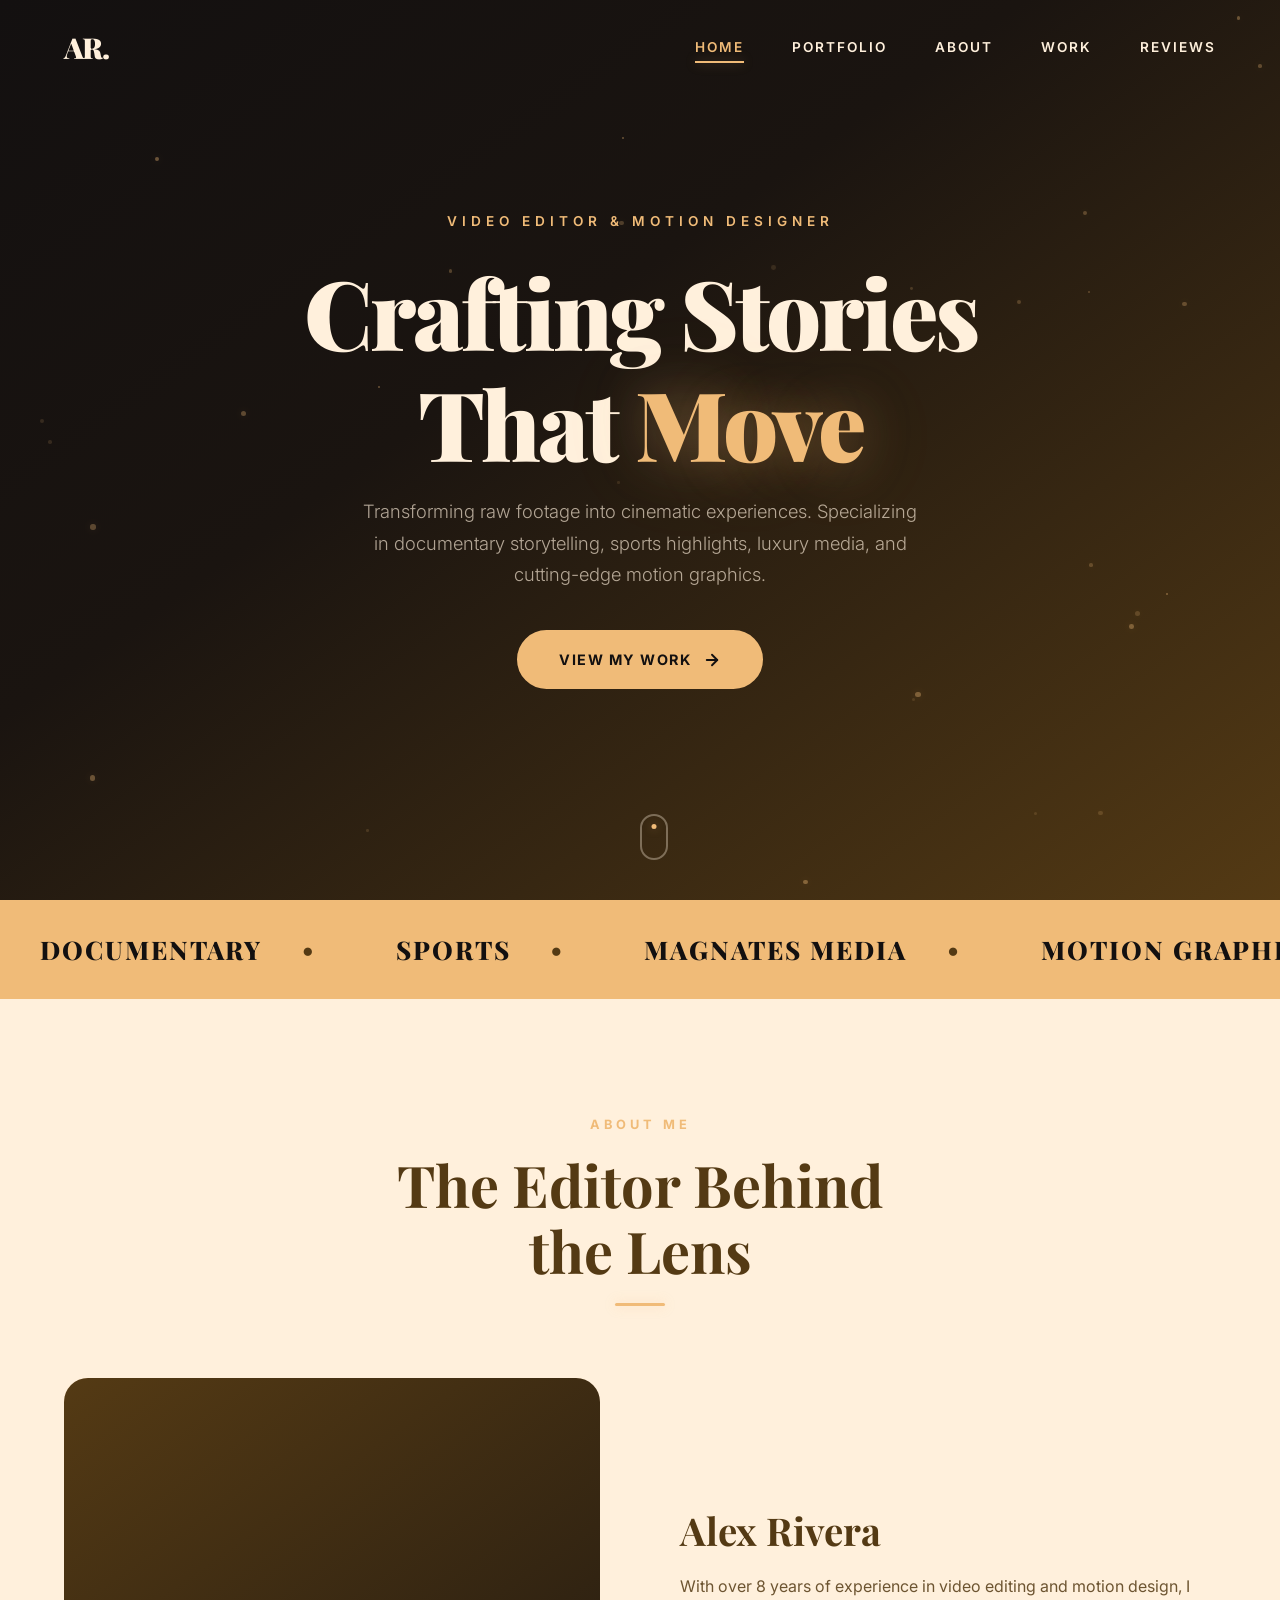
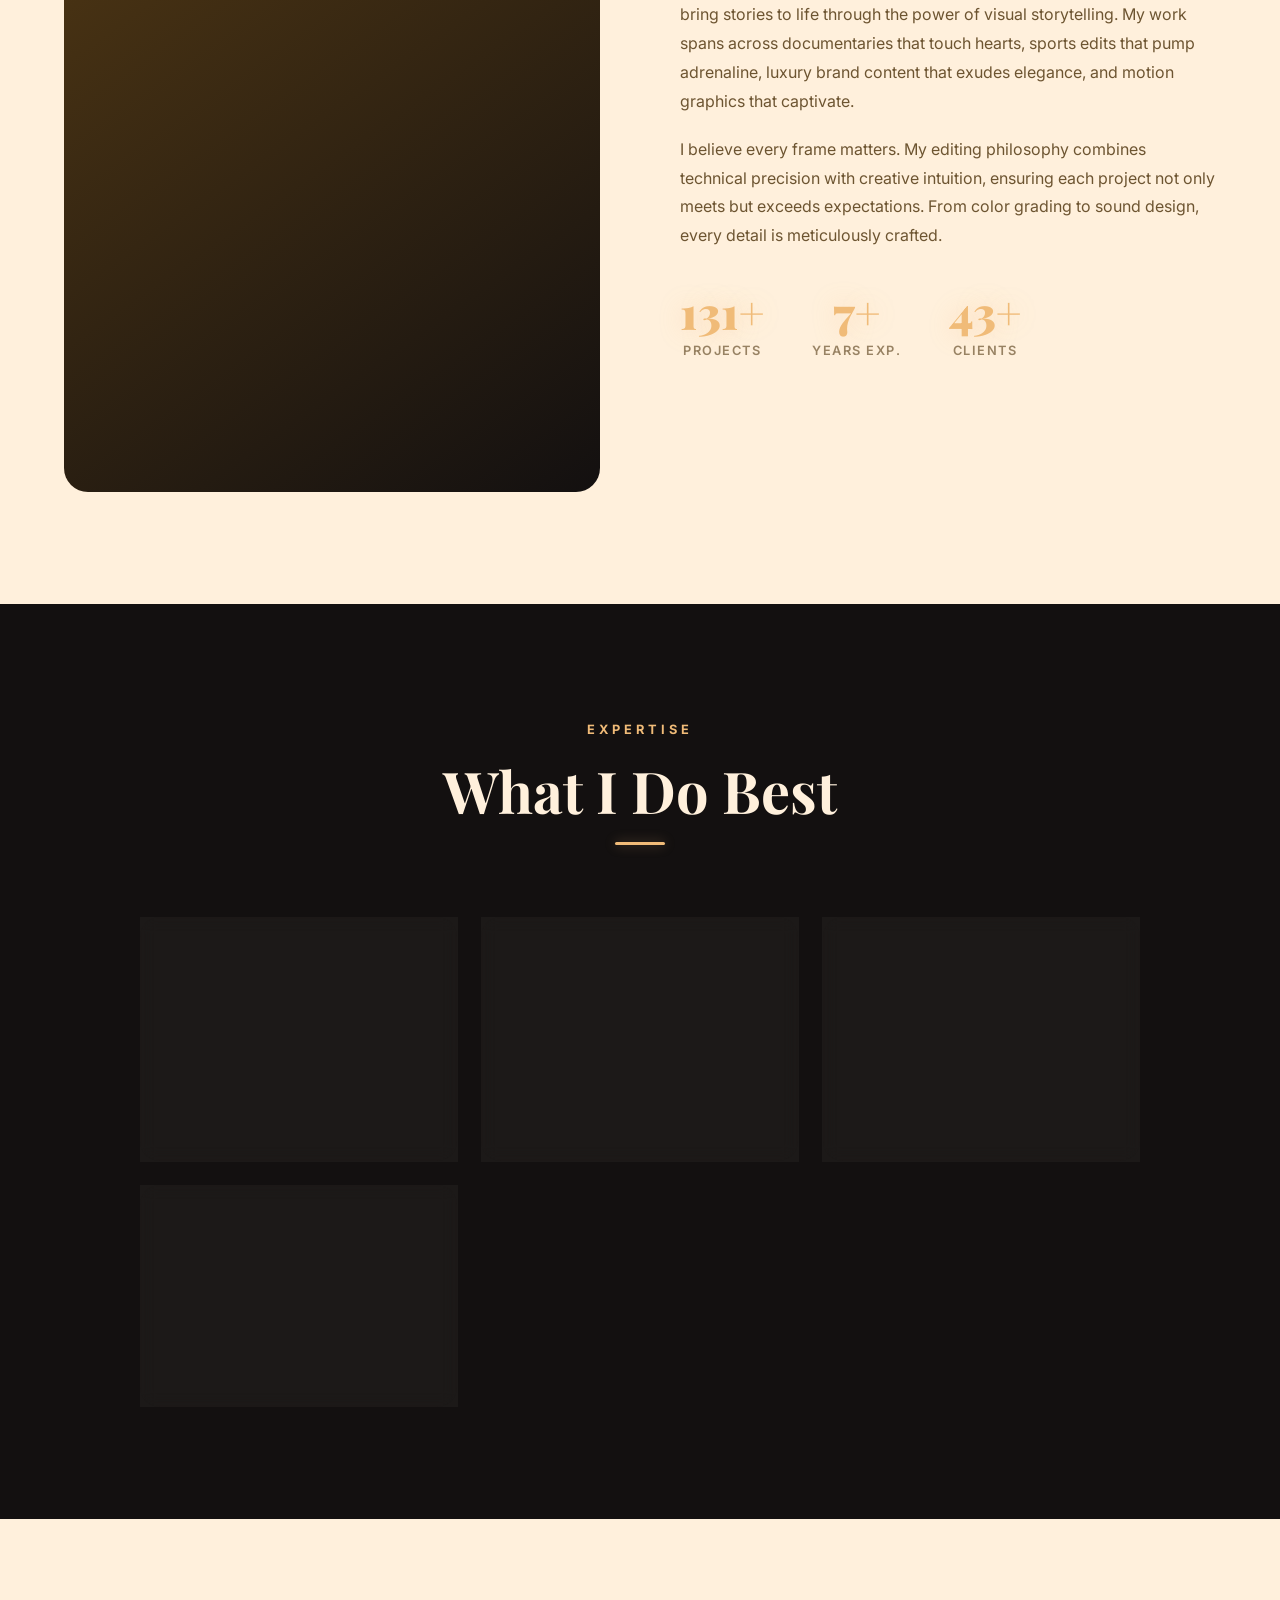
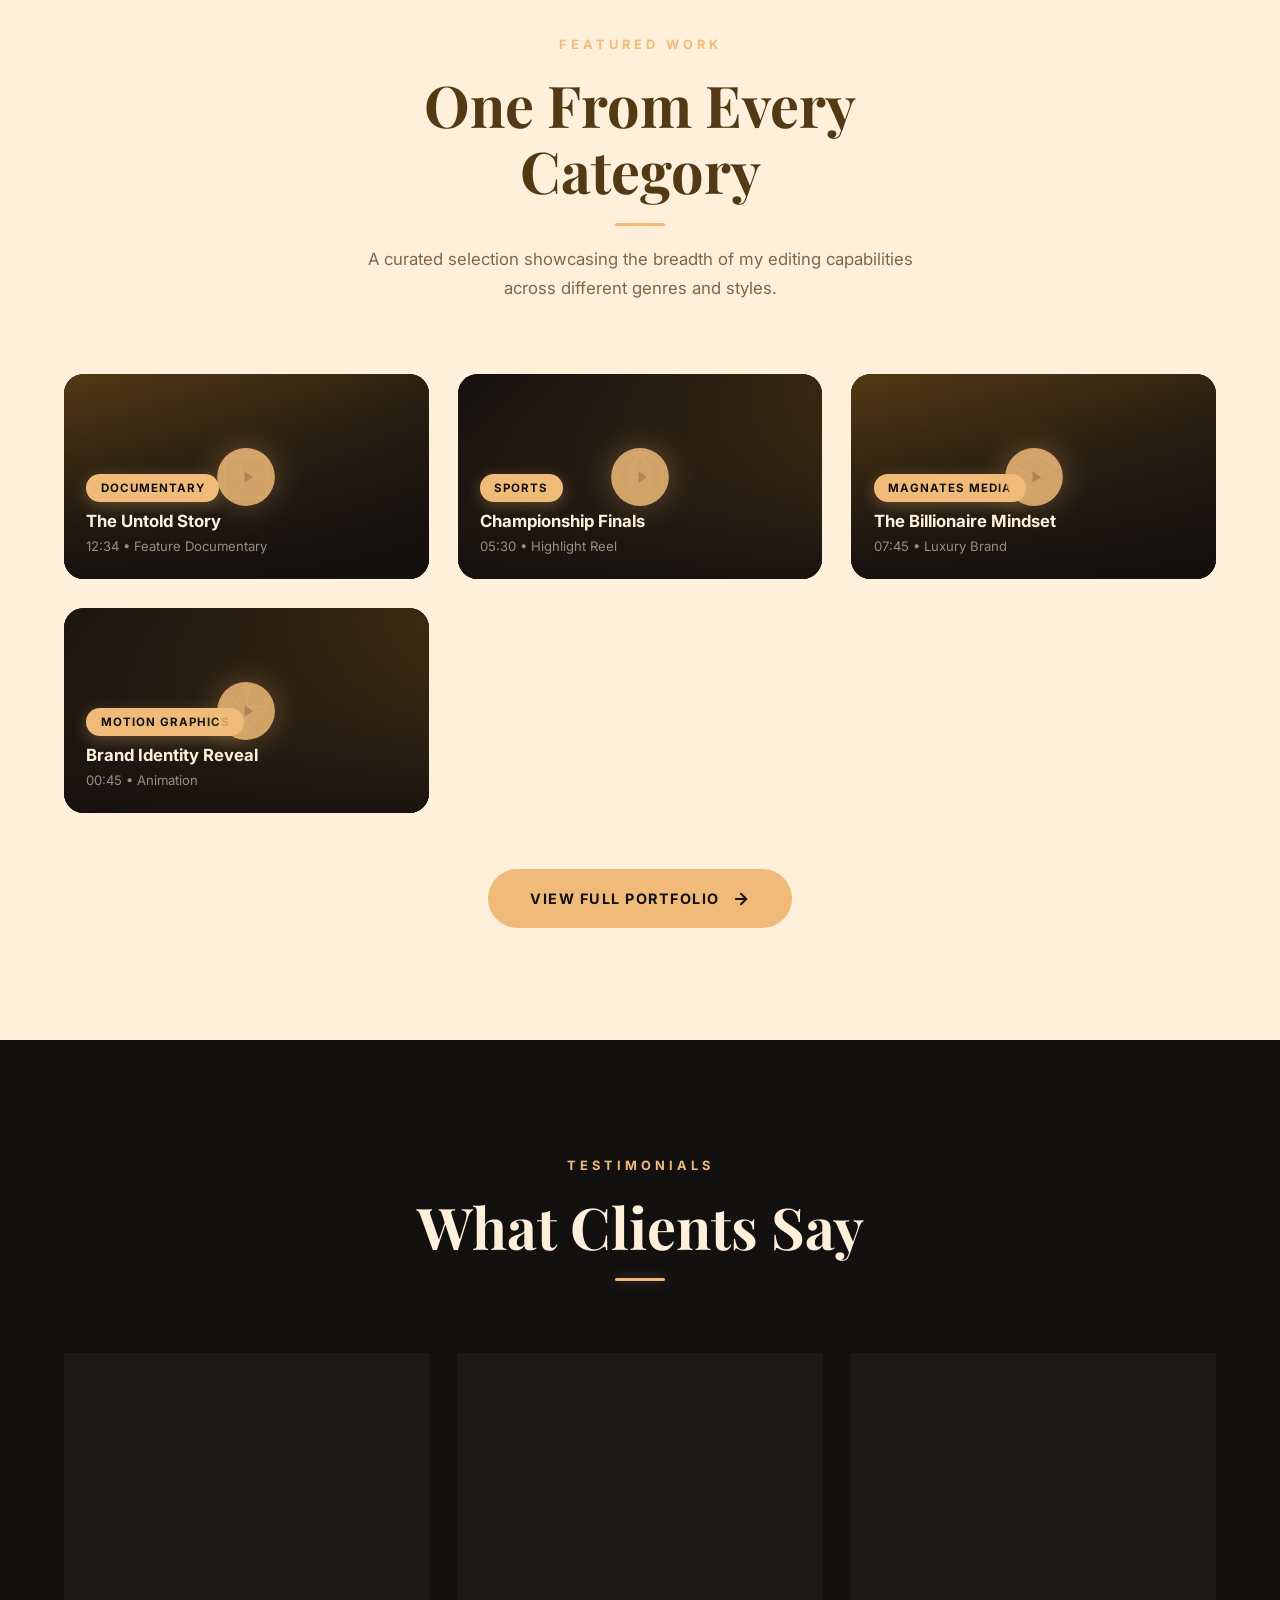
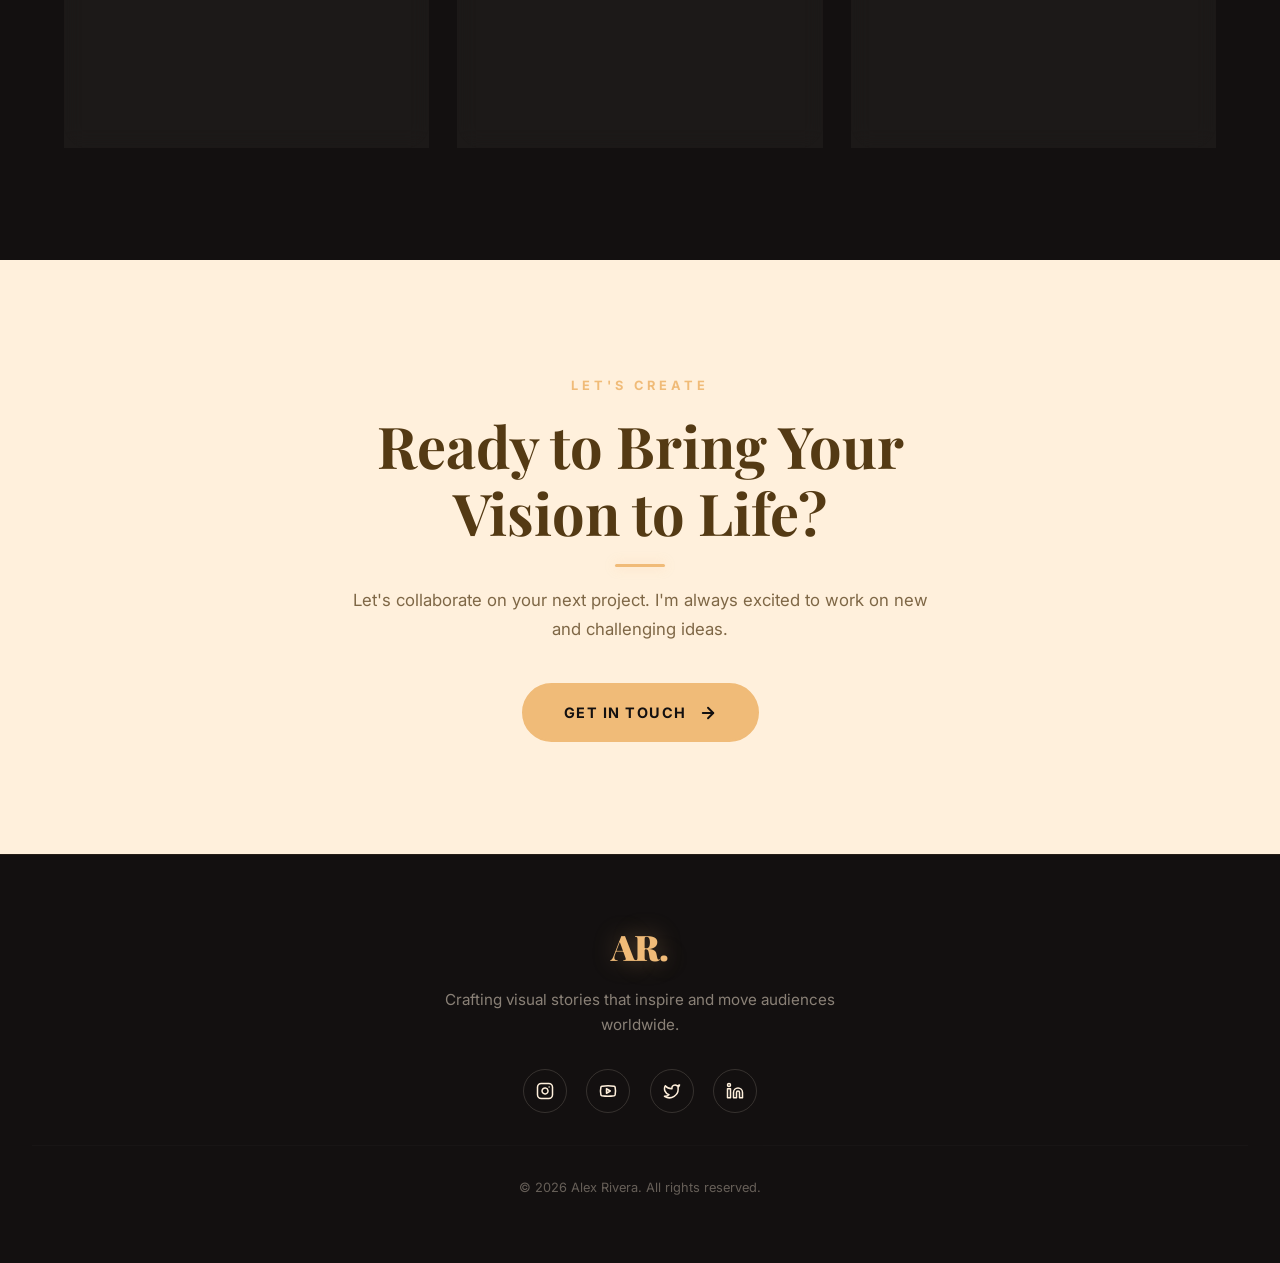
==== index.html @ a9b36539 "Add files via upload" ====
<!DOCTYPE html>
<html lang="en">
<head>
<meta charset="UTF-8">
<meta name="viewport" content="width=device-width, initial-scale=1.0">
<title>Alex Rivera | Video Editor & Motion Designer</title>
<meta name="description" content="Professional video editing portfolio. Documentary, Sports, Magnates Media, and Motion Graphics.">
<link rel="stylesheet" href="css/styles.css">
</head>
<body>

<nav class="nav">
  <a href="index.html" class="nav-logo">AR.</a>
  <ul class="nav-links">
    <li><a href="index.html" class="nav-link active">Home</a></li>
    <li><a href="portfolio.html" class="nav-link">Portfolio</a></li>
    <li><a href="#about" class="nav-link">About</a></li>
    <li><a href="#work" class="nav-link">Work</a></li>
    <li><a href="#reviews" class="nav-link">Reviews</a></li>
  </ul>
</nav>

<!-- HERO -->
<section class="hero" id="home">
  <div class="hero-bg"></div>
  <div class="hero-particles"></div>
  <div class="hero-content">
    <p class="hero-subtitle">Video Editor & Motion Designer</p>
    <h1 class="hero-title">Crafting Stories<br>That <span>Move</span></h1>
    <p class="hero-desc">Transforming raw footage into cinematic experiences. Specializing in documentary storytelling, sports highlights, luxury media, and cutting-edge motion graphics.</p>
    <a href="portfolio.html" class="hero-cta">
      <span>View My Work</span>
      <svg width="18" height="18" viewBox="0 0 24 24" fill="none" stroke="currentColor" stroke-width="2.5" stroke-linecap="round" stroke-linejoin="round"><path d="M5 12h14"/><path d="m12 5 7 7-7 7"/></svg>
    </a>
  </div>
  <div class="hero-scroll"><div class="scroll-indicator"></div></div>
</section>

<!-- MARQUEE -->
<div class="marquee-wrap">
  <div class="marquee-track">
    <span class="marquee-item">Documentary<span class="marquee-dot">&#9679;</span></span>
    <span class="marquee-item">Sports<span class="marquee-dot">&#9679;</span></span>
    <span class="marquee-item">Magnates Media<span class="marquee-dot">&#9679;</span></span>
    <span class="marquee-item">Motion Graphics<span class="marquee-dot">&#9679;</span></span>
    <span class="marquee-item">Color Grading<span class="marquee-dot">&#9679;</span></span>
    <span class="marquee-item">Sound Design<span class="marquee-dot">&#9679;</span></span>
    <span class="marquee-item">Documentary<span class="marquee-dot">&#9679;</span></span>
    <span class="marquee-item">Sports<span class="marquee-dot">&#9679;</span></span>
    <span class="marquee-item">Magnates Media<span class="marquee-dot">&#9679;</span></span>
    <span class="marquee-item">Motion Graphics<span class="marquee-dot">&#9679;</span></span>
    <span class="marquee-item">Color Grading<span class="marquee-dot">&#9679;</span></span>
    <span class="marquee-item">Sound Design<span class="marquee-dot">&#9679;</span></span>
  </div>
</div>

<!-- ABOUT -->
<section class="section section-cream" id="about">
  <div class="section-header reveal">
    <span class="section-label">About Me</span>
    <h2 class="section-title">The Editor Behind<br>the Lens</h2>
    <div class="animated-line"></div>
  </div>
  <div class="about-grid">
    <div class="about-image reveal">
      <div class="about-frame">
        <div class="about-frame-inner">
          <div class="about-glow"></div>
          <svg class="about-avatar" viewBox="0 0 24 24" fill="none" stroke="currentColor" stroke-width=".8"><path d="M20 21v-2a4 4 0 0 0-4-4H8a4 4 0 0 0-4 4v2"/><circle cx="12" cy="7" r="4"/></svg>
        </div>
      </div>
    </div>
    <div class="about-content reveal reveal-d2">
      <h3>Alex Rivera</h3>
      <p>With over 8 years of experience in video editing and motion design, I bring stories to life through the power of visual storytelling. My work spans across documentaries that touch hearts, sports edits that pump adrenaline, luxury brand content that exudes elegance, and motion graphics that captivate.</p>
      <p>I believe every frame matters. My editing philosophy combines technical precision with creative intuition, ensuring each project not only meets but exceeds expectations. From color grading to sound design, every detail is meticulously crafted.</p>
      <div class="about-stats">
        <div class="stat-item">
          <div class="stat-num" data-counter="150" data-counter-suffix="+">0</div>
          <div class="stat-label">Projects</div>
        </div>
        <div class="stat-item">
          <div class="stat-num" data-counter="8" data-counter-suffix="+">0</div>
          <div class="stat-label">Years Exp.</div>
        </div>
        <div class="stat-item">
          <div class="stat-num" data-counter="50" data-counter-suffix="+">0</div>
          <div class="stat-label">Clients</div>
        </div>
      </div>
    </div>
  </div>
</section>

<!-- SKILLS -->
<section class="section section-dark">
  <div class="section-header reveal">
    <span class="section-label">Expertise</span>
    <h2 class="section-title">What I Do Best</h2>
    <div class="animated-line"></div>
  </div>
  <div class="skills-grid">
    <div class="skill-card reveal reveal-d1">
      <div class="skill-icon">&#127909;</div>
      <h4>Video Editing</h4>
      <p>Premiere Pro & DaVinci Resolve mastery for seamless storytelling and pacing.</p>
    </div>
    <div class="skill-card reveal reveal-d2">
      <div class="skill-icon">&#127912;</div>
      <h4>Color Grading</h4>
      <p>Cinematic color palettes that set the mood and elevate every frame.</p>
    </div>
    <div class="skill-card reveal reveal-d3">
      <div class="skill-icon">&#10024;</div>
      <h4>Motion Graphics</h4>
      <p>After Effects animations that bring brands and stories to life.</p>
    </div>
    <div class="skill-card reveal reveal-d4">
      <div class="skill-icon">&#128266;</div>
      <h4>Sound Design</h4>
      <p>Audio mixing and design that completes the cinematic experience.</p>
    </div>
  </div>
</section>

<!-- FEATURED WORK -->
<section class="section section-cream" id="work">
  <div class="section-header reveal">
    <span class="section-label">Featured Work</span>
    <h2 class="section-title">One From Every<br>Category</h2>
    <div class="animated-line"></div>
    <p class="section-desc">A curated selection showcasing the breadth of my editing capabilities across different genres and styles.</p>
  </div>
  <div class="video-grid">
    <!-- Documentary -->
    <div class="video-card reveal reveal-d1" data-video-url="https://drive.google.com/file/d/YOUR_DOC_ID_1/preview" data-video-title="The Untold Story" data-video-category="Documentary" data-category="documentary">
      <div class="video-thumb">
        <div class="video-thumb-bg" style="background:linear-gradient(145deg,#543A14,#131010);">
          <svg width="56" height="56" viewBox="0 0 24 24" fill="none" stroke="#F0BB78" stroke-width="1"><rect x="3" y="3" width="18" height="18" rx="2"/><circle cx="8.5" cy="8.5" r="1.5"/><path d="M21 15l-5-5L5 21"/></svg>
        </div>
        <div class="video-overlay">
          <div class="play-btn"><svg viewBox="0 0 24 24"><path d="M8 5v14l11-7z"/></svg></div>
          <span class="video-cat">Documentary</span>
          <h3 class="video-title">The Untold Story</h3>
          <p class="video-meta">12:34 &bull; Feature Documentary</p>
        </div>
      </div>
    </div>
    <!-- Sports -->
    <div class="video-card reveal reveal-d2" data-video-url="https://drive.google.com/file/d/YOUR_SPORT_ID_1/preview" data-video-title="Championship Finals" data-video-category="Sports" data-category="sports">
      <div class="video-thumb">
        <div class="video-thumb-bg" style="background:linear-gradient(145deg,#131010,#543A14);">
          <svg width="56" height="56" viewBox="0 0 24 24" fill="none" stroke="#F0BB78" stroke-width="1"><circle cx="12" cy="12" r="10"/><path d="M12 2a14.5 14.5 0 0 0 0 20 14.5 14.5 0 0 0 0-20"/><path d="M2 12h20"/></svg>
        </div>
        <div class="video-overlay">
          <div class="play-btn"><svg viewBox="0 0 24 24"><path d="M8 5v14l11-7z"/></svg></div>
          <span class="video-cat">Sports</span>
          <h3 class="video-title">Championship Finals</h3>
          <p class="video-meta">05:30 &bull; Highlight Reel</p>
        </div>
      </div>
    </div>
    <!-- Magnates -->
    <div class="video-card reveal reveal-d3" data-video-url="https://drive.google.com/file/d/YOUR_MAG_ID_1/preview" data-video-title="The Billionaire Mindset" data-video-category="Magnates Media" data-category="magnates">
      <div class="video-thumb">
        <div class="video-thumb-bg" style="background:linear-gradient(145deg,#543A14,#1a1410);">
          <svg width="56" height="56" viewBox="0 0 24 24" fill="none" stroke="#F0BB78" stroke-width="1"><path d="M12 2L2 7l10 5 10-5-10-5z"/><path d="M2 17l10 5 10-5"/><path d="M2 12l10 5 10-5"/></svg>
        </div>
        <div class="video-overlay">
          <div class="play-btn"><svg viewBox="0 0 24 24"><path d="M8 5v14l11-7z"/></svg></div>
          <span class="video-cat">Magnates Media</span>
          <h3 class="video-title">The Billionaire Mindset</h3>
          <p class="video-meta">07:45 &bull; Luxury Brand</p>
        </div>
      </div>
    </div>
    <!-- Motion Graphics -->
    <div class="video-card reveal reveal-d4" data-video-url="https://drive.google.com/file/d/YOUR_MG_ID_1/preview" data-video-title="Brand Identity Reveal" data-video-category="Motion Graphics" data-category="motion-graphics">
      <div class="video-thumb">
        <div class="video-thumb-bg" style="background:linear-gradient(145deg,#1a1410,#543A14);">
          <svg width="56" height="56" viewBox="0 0 24 24" fill="none" stroke="#F0BB78" stroke-width="1"><polygon points="13 2 3 14 12 14 11 22 21 10 12 10 13 2"/></svg>
        </div>
        <div class="video-overlay">
          <div class="play-btn"><svg viewBox="0 0 24 24"><path d="M8 5v14l11-7z"/></svg></div>
          <span class="video-cat">Motion Graphics</span>
          <h3 class="video-title">Brand Identity Reveal</h3>
          <p class="video-meta">00:45 &bull; Animation</p>
        </div>
      </div>
    </div>
  </div>
  <div style="text-align:center;margin-top:3.5rem;">
    <a href="portfolio.html" class="hero-cta" style="opacity:1;animation:none;">
      <span>View Full Portfolio</span>
      <svg width="18" height="18" viewBox="0 0 24 24" fill="none" stroke="currentColor" stroke-width="2.5" stroke-linecap="round" stroke-linejoin="round"><path d="M5 12h14"/><path d="m12 5 7 7-7 7"/></svg>
    </a>
  </div>
</section>

<!-- TESTIMONIALS -->
<section class="section section-dark" id="reviews">
  <div class="section-header reveal">
    <span class="section-label">Testimonials</span>
    <h2 class="section-title">What Clients Say</h2>
    <div class="animated-line"></div>
  </div>
  <div class="testimonials-grid">
    <div class="testimonial-card reveal reveal-d1">
      <div class="testimonial-quote">"</div>
      <p class="testimonial-text">Alex transformed our documentary footage into something truly magical. The pacing, the color grading, the emotional beats &mdash; everything was perfect. Our film festival audience was in tears.</p>
      <div class="testimonial-author">
        <div class="testimonial-avatar">SM</div>
        <div>
          <div class="testimonial-name">Sarah Mitchell</div>
          <div class="testimonial-role">Director, Horizon Films</div>
        </div>
      </div>
    </div>
    <div class="testimonial-card reveal reveal-d2">
      <div class="testimonial-quote">"</div>
      <p class="testimonial-text">The sports highlight reel Alex created for our championship season was nothing short of electrifying. Every cut was timed to perfection. The energy he captured was incredible.</p>
      <div class="testimonial-author">
        <div class="testimonial-avatar">JC</div>
        <div>
          <div class="testimonial-name">James Chen</div>
          <div class="testimonial-role">Sports Marketing Lead, Apex Athletics</div>
        </div>
      </div>
    </div>
    <div class="testimonial-card reveal reveal-d3">
      <div class="testimonial-quote">"</div>
      <p class="testimonial-text">Working with Alex on our luxury brand campaign was a dream. He understood our vision immediately and elevated it beyond what we imagined. The motion graphics were stunning.</p>
      <div class="testimonial-author">
        <div class="testimonial-avatar">EV</div>
        <div>
          <div class="testimonial-name">Elena Vasquez</div>
          <div class="testimonial-role">Creative Director, Luxe Brands</div>
        </div>
      </div>
    </div>
  </div>
</section>

<!-- CTA -->
<section class="section section-cream" style="text-align:center;">
  <div class="reveal">
    <span class="section-label">Let's Create</span>
    <h2 class="section-title">Ready to Bring Your<br>Vision to Life?</h2>
    <div class="animated-line"></div>
    <p class="section-desc" style="margin-bottom:2.5rem;">Let's collaborate on your next project. I'm always excited to work on new and challenging ideas.</p>
    <a href="mailto:alex.rivera@example.com" class="hero-cta" style="opacity:1;animation:none;">
      <span>Get In Touch</span>
      <svg width="18" height="18" viewBox="0 0 24 24" fill="none" stroke="currentColor" stroke-width="2.5" stroke-linecap="round" stroke-linejoin="round"><path d="M5 12h14"/><path d="m12 5 7 7-7 7"/></svg>
    </a>
  </div>
</section>

<!-- FOOTER -->
<footer class="footer">
  <div class="footer-logo">AR.</div>
  <p class="footer-text">Crafting visual stories that inspire and move audiences worldwide.</p>
  <div class="footer-social">
    <a href="#" class="social-link" aria-label="Instagram"><svg width="18" height="18" viewBox="0 0 24 24" fill="none" stroke="currentColor" stroke-width="2" stroke-linecap="round" stroke-linejoin="round"><rect x="2" y="2" width="20" height="20" rx="5"/><path d="M16 11.37A4 4 0 1 1 12.63 8 4 4 0 0 1 16 11.37z"/><line x1="17.5" y1="6.5" x2="17.51" y2="6.5"/></svg></a>
    <a href="#" class="social-link" aria-label="YouTube"><svg width="18" height="18" viewBox="0 0 24 24" fill="none" stroke="currentColor" stroke-width="2" stroke-linecap="round" stroke-linejoin="round"><path d="M2.5 17a24.12 24.12 0 0 1 0-10 2 2 0 0 1 1.4-1.4 49.56 49.56 0 0 1 16.2 0A2 2 0 0 1 21.5 7a24.12 24.12 0 0 1 0 10 2 2 0 0 1-1.4 1.4 49.55 49.55 0 0 1-16.2 0A2 2 0 0 1 2.5 17"/><path d="m10 15 5-3-5-3z"/></svg></a>
    <a href="#" class="social-link" aria-label="Twitter"><svg width="18" height="18" viewBox="0 0 24 24" fill="none" stroke="currentColor" stroke-width="2" stroke-linecap="round" stroke-linejoin="round"><path d="M22 4s-.7 2.1-2 3.4c1.6 10-9.4 17.3-18 11.6 2.2.1 4.4-.6 6-2C3 15.5.5 9.6 3 5c2.2 2.6 5.6 4.1 9 4-.9-4.2 4-6.6 7-3.8 1.1 0 3-1.2 3-1.2z"/></svg></a>
    <a href="#" class="social-link" aria-label="LinkedIn"><svg width="18" height="18" viewBox="0 0 24 24" fill="none" stroke="currentColor" stroke-width="2" stroke-linecap="round" stroke-linejoin="round"><path d="M16 8a6 6 0 0 1 6 6v7h-4v-7a2 2 0 0 0-2-2 2 2 0 0 0-2 2v7h-4v-7a6 6 0 0 1 6-6z"/><rect x="2" y="9" width="4" height="12"/><circle cx="4" cy="4" r="2"/></svg></a>
  </div>
  <div class="footer-bottom">&copy; 2026 Alex Rivera. All rights reserved.</div>
</footer>

<!-- VIDEO MODAL -->
<div class="video-modal" id="videoModal">
  <div class="modal-backdrop"></div>
  <div class="modal-content">
    <button class="modal-close" aria-label="Close video">
      <svg viewBox="0 0 24 24" fill="none" stroke="currentColor" stroke-width="2.5" stroke-linecap="round" stroke-linejoin="round"><line x1="18" y1="6" x2="6" y2="18"/><line x1="6" y1="6" x2="18" y2="18"/></svg>
    </button>
    <div class="modal-video"></div>
    <div class="modal-info">
      <h3>Video Title</h3>
      <p>Category</p>
    </div>
  </div>
</div>

<script src="js/video-config.js"></script>
<script src="js/main.js"></script>
</body>
</html>
---- css/styles.css ----
@import url('https://fonts.googleapis.com/css2?family=Inter:wght@300;400;500;600;700;800;900&family=Playfair+Display:ital,wght@0,400;0,700;0,900;1,400;1,700&display=swap');

:root {
  --cream: #FFF0DC;
  --peach: #F0BB78;
  --brown: #543A14;
  --black: #131010;
  --peach-glow: rgba(240,187,120,0.35);
  --peach-glow-strong: rgba(240,187,120,0.6);
}

*{margin:0;padding:0;box-sizing:border-box}
html{scroll-behavior:smooth;font-size:16px}
body{font-family:'Inter',sans-serif;background:var(--cream);color:var(--brown);overflow-x:hidden;line-height:1.6}
h1,h2,h3,h4,h5,h6{font-family:'Playfair Display',serif;font-weight:700;line-height:1.15}
a{text-decoration:none;color:inherit}
img{max-width:100%;display:block}

::-webkit-scrollbar{width:8px}
::-webkit-scrollbar-track{background:var(--cream)}
::-webkit-scrollbar-thumb{background:var(--peach);border-radius:4px}
::-webkit-scrollbar-thumb:hover{background:var(--brown)}

/* === NAV === */
.nav{position:fixed;top:0;left:0;width:100%;z-index:1000;padding:1.5rem 4rem;display:flex;justify-content:space-between;align-items:center;transition:all .4s cubic-bezier(.4,0,.2,1);backdrop-filter:blur(0)}
.nav.scrolled{background:rgba(255,240,220,.88);backdrop-filter:blur(20px);padding:1rem 4rem;box-shadow:0 4px 30px rgba(84,58,20,.08)}
.nav.scrolled .nav-logo{color:var(--brown)}
.nav.scrolled .nav-link{color:var(--brown)}
.nav-logo{font-family:'Playfair Display',serif;font-size:1.8rem;font-weight:900;color:var(--cream);letter-spacing:-1px;transition:color .3s}
.nav-links{display:flex;gap:3rem;list-style:none}
.nav-link{font-size:.85rem;font-weight:600;color:var(--cream);letter-spacing:2px;text-transform:uppercase;position:relative;padding:.5rem 0;transition:color .3s}
.nav-link::after{content:'';position:absolute;bottom:0;left:0;width:0;height:2px;background:var(--peach);transition:width .35s cubic-bezier(.4,0,.2,1);box-shadow:0 0 12px var(--peach-glow)}
.nav-link:hover::after{width:100%}
.nav-link:hover{color:var(--peach)}
.nav-link.active{color:var(--peach)}
.nav-link.active::after{width:100%}

/* === HERO === */
.hero{min-height:100vh;position:relative;display:flex;align-items:center;justify-content:center;overflow:hidden;background:var(--black)}
.hero-bg{position:absolute;inset:0;background:linear-gradient(145deg,var(--black) 0%,#1a1410 40%,var(--brown) 100%);z-index:1}
.hero-particles{position:absolute;inset:0;z-index:2;overflow:hidden}
.particle{position:absolute;width:3px;height:3px;background:var(--peach);border-radius:50%;opacity:.25;animation:floatParticle 18s infinite ease-in-out;box-shadow:0 0 8px var(--peach-glow)}
.hero-content{position:relative;z-index:10;text-align:center;padding:2rem;max-width:900px}
.hero-subtitle{font-size:.85rem;font-weight:600;letter-spacing:5px;text-transform:uppercase;color:var(--peach);margin-bottom:1.5rem;opacity:0;animation:fadeInUp .9s ease forwards .3s}
.hero-title{font-size:clamp(2.8rem,7.5vw,6.5rem);font-weight:900;color:var(--cream);margin-bottom:1.2rem;opacity:0;animation:fadeInUp .9s ease forwards .5s;letter-spacing:-3px}
.hero-title span{color:var(--peach);text-shadow:0 0 50px var(--peach-glow),0 0 100px rgba(240,187,120,.2)}
.hero-desc{font-size:1.15rem;color:rgba(255,240,220,.65);max-width:560px;margin:0 auto 2.5rem;opacity:0;animation:fadeInUp .9s ease forwards .7s;font-weight:300;line-height:1.7}
.hero-cta{display:inline-flex;align-items:center;gap:.75rem;padding:1rem 2.5rem;background:var(--peach);color:var(--black);font-weight:700;font-size:.9rem;letter-spacing:1.5px;text-transform:uppercase;border-radius:50px;transition:all .4s cubic-bezier(.4,0,.2,1);opacity:0;animation:fadeInUp .9s ease forwards .9s;border:2px solid var(--peach);cursor:pointer}
.hero-cta:hover{background:transparent;color:var(--peach);transform:translateY(-4px);box-shadow:0 15px 50px var(--peach-glow),0 0 80px rgba(240,187,120,.15)}
.hero-scroll{position:absolute;bottom:2.5rem;left:50%;transform:translateX(-50%);z-index:10;opacity:0;animation:fadeInUp .9s ease forwards 1.3s}
.scroll-indicator{width:28px;height:46px;border:2px solid rgba(255,240,220,.35);border-radius:14px;position:relative}
.scroll-indicator::before{content:'';position:absolute;top:8px;left:50%;transform:translateX(-50%);width:5px;height:5px;background:var(--peach);border-radius:50%;animation:scrollBounce 2.2s infinite;box-shadow:0 0 10px var(--peach-glow)}

/* === SECTIONS === */
.section{padding:7rem 4rem;position:relative;overflow:hidden}
.section-dark{background:var(--black);color:var(--cream)}
.section-cream{background:var(--cream);color:var(--brown)}
.section-header{text-align:center;margin-bottom:4.5rem}
.section-label{font-size:.8rem;font-weight:700;letter-spacing:4px;text-transform:uppercase;color:var(--peach);margin-bottom:1rem;display:inline-block}
.section-title{font-size:clamp(2.2rem,4.5vw,3.8rem);margin-bottom:1.2rem}
.section-desc{font-size:1.05rem;max-width:580px;margin:0 auto;opacity:.75;line-height:1.7}

/* === MARQUEE === */
.marquee-wrap{overflow:hidden;white-space:nowrap;padding:1.8rem 0;background:var(--peach);position:relative}
.marquee-track{display:inline-flex;animation:marqueeScroll 22s linear infinite}
.marquee-item{font-family:'Playfair Display',serif;font-size:1.6rem;font-weight:800;padding:0 2.5rem;text-transform:uppercase;letter-spacing:2px;color:var(--black);display:flex;align-items:center;gap:2.5rem}
.marquee-dot{color:var(--brown);font-size:1.2rem}

/* === ABOUT === */
.about-grid{display:grid;grid-template-columns:1fr 1fr;gap:5rem;align-items:center;max-width:1200px;margin:0 auto}
.about-image{position:relative}
.about-frame{width:100%;aspect-ratio:3/4;background:linear-gradient(145deg,var(--brown),var(--black));border-radius:24px;position:relative;overflow:hidden;display:flex;align-items:center;justify-content:center}
.about-frame::before{content:'';position:absolute;inset:-3px;background:linear-gradient(145deg,var(--peach),var(--cream));border-radius:26px;z-index:-1;opacity:.4;animation:borderGlow 3s ease-in-out infinite}
.about-frame-inner{width:calc(100%-6px);height:calc(100%-6px);background:linear-gradient(180deg,#1a1410,var(--black));border-radius:22px;display:flex;align-items:center;justify-content:center;position:relative;overflow:hidden}
.about-glow{position:absolute;width:250px;height:250px;background:var(--peach);border-radius:50%;filter:blur(100px);opacity:.2;top:-60px;right:-60px;animation:pulseGlow 4s ease-in-out infinite}
.about-avatar{font-size:4rem;color:var(--peach);opacity:.25}
.about-content h3{font-size:2.4rem;margin-bottom:1.2rem}
.about-content p{font-size:1rem;margin-bottom:1.2rem;opacity:.85;line-height:1.8}
.about-stats{display:flex;gap:3rem;margin-top:2.5rem}
.stat-item{text-align:center}
.stat-num{font-family:'Playfair Display',serif;font-size:2.8rem;font-weight:900;color:var(--peach);line-height:1;text-shadow:0 0 25px var(--peach-glow)}
.stat-label{font-size:.8rem;text-transform:uppercase;letter-spacing:1.5px;margin-top:.4rem;opacity:.6;font-weight:600}

/* === SKILLS === */
.skills-grid{display:grid;grid-template-columns:repeat(auto-fit,minmax(240px,1fr));gap:1.5rem;max-width:1000px;margin:0 auto}
.skill-card{background:rgba(255,240,220,.04);border:1px solid rgba(240,187,120,.12);border-radius:20px;padding:2.2rem 1.8rem;text-align:center;transition:all .45s cubic-bezier(.4,0,.2,1);backdrop-filter:blur(8px)}
.skill-card:hover{transform:translateY(-8px);border-color:var(--peach);box-shadow:0 25px 50px rgba(19,16,16,.25),0 0 40px var(--peach-glow)}
.skill-icon{width:56px;height:56px;background:linear-gradient(145deg,var(--peach),var(--brown));border-radius:16px;display:flex;align-items:center;justify-content:center;margin:0 auto 1.2rem;font-size:1.4rem;box-shadow:0 10px 30px var(--peach-glow);transition:transform .3s}
.skill-card:hover .skill-icon{transform:scale(1.1) rotate(-5deg)}
.skill-card h4{font-family:'Inter',sans-serif;font-size:1.05rem;font-weight:700;margin-bottom:.6rem}
.skill-card p{font-size:.88rem;opacity:.65;line-height:1.6}

/* === VIDEO CARDS === */
.video-grid{display:grid;grid-template-columns:repeat(auto-fit,minmax(300px,1fr));gap:1.8rem;max-width:1400px;margin:0 auto}
.video-card{position:relative;border-radius:20px;overflow:hidden;background:var(--black);cursor:pointer;transition:all .5s cubic-bezier(.4,0,.2,1);transform-style:preserve-3d}
.video-card:hover{transform:translateY(-12px) scale(1.015);box-shadow:0 35px 70px rgba(19,16,16,.35),0 0 50px var(--peach-glow)}
.video-thumb{position:relative;aspect-ratio:16/9;overflow:hidden;background:linear-gradient(145deg,var(--brown),var(--black))}
.video-thumb-bg{width:100%;height:100%;display:flex;align-items:center;justify-content:center;position:relative}
.video-thumb-bg::after{content:'';position:absolute;inset:0;background:linear-gradient(to top,rgba(19,16,16,.92) 0%,rgba(19,16,16,.4) 50%,transparent 100%);transition:all .4s ease}
.video-card:hover .video-thumb-bg::after{background:linear-gradient(to top,rgba(19,16,16,.95) 0%,rgba(19,16,16,.55) 60%,transparent 100%)}
.video-thumb svg{opacity:.2;transition:opacity .4s}
.video-card:hover .video-thumb svg{opacity:.1}
.video-overlay{position:absolute;inset:0;display:flex;flex-direction:column;justify-content:flex-end;padding:1.4rem;z-index:2}
.play-btn{position:absolute;top:50%;left:50%;transform:translate(-50%,-50%) scale(.85);width:68px;height:68px;background:var(--peach);border-radius:50%;display:flex;align-items:center;justify-content:center;transition:all .45s cubic-bezier(.4,0,.2,1);opacity:.85;box-shadow:0 0 35px var(--peach-glow);z-index:3}
.play-btn svg{width:22px;height:22px;fill:var(--black);margin-left:3px}
.video-card:hover .play-btn{transform:translate(-50%,-50%) scale(1.1);opacity:1;box-shadow:0 0 60px var(--peach-glow-strong),0 0 100px rgba(240,187,120,.2)}
.video-cat{display:inline-block;padding:.3rem .9rem;background:var(--peach);color:var(--black);font-size:.72rem;font-weight:700;text-transform:uppercase;letter-spacing:1px;border-radius:20px;margin-bottom:.6rem;width:fit-content;box-shadow:0 4px 15px rgba(240,187,120,.3)}
.video-title{font-family:'Inter',sans-serif;font-size:1.05rem;font-weight:700;color:var(--cream);margin-bottom:.3rem}
.video-meta{font-size:.82rem;color:rgba(255,240,220,.55)}

/* === FILTERS === */
.filter-wrap{display:flex;justify-content:center;gap:.8rem;margin-bottom:3rem;flex-wrap:wrap}
.filter-btn{padding:.7rem 1.6rem;background:transparent;border:2px solid var(--brown);color:var(--brown);font-family:'Inter',sans-serif;font-size:.82rem;font-weight:700;text-transform:uppercase;letter-spacing:1px;border-radius:50px;cursor:pointer;transition:all .35s cubic-bezier(.4,0,.2,1)}
.filter-btn:hover{background:var(--brown);color:var(--cream);transform:translateY(-2px);box-shadow:0 10px 30px var(--brown-glow)}
.filter-btn.active{background:var(--peach);border-color:var(--peach);color:var(--black);box-shadow:0 6px 25px var(--peach-glow)}
.section-dark .filter-btn{border-color:rgba(255,240,220,.25);color:var(--cream)}
.section-dark .filter-btn:hover{background:var(--cream);color:var(--brown)}
.section-dark .filter-btn.active{background:var(--peach);border-color:var(--peach);color:var(--black)}

/* === TESTIMONIALS === */
.testimonials-grid{display:grid;grid-template-columns:repeat(auto-fit,minmax(340px,1fr));gap:1.8rem;max-width:1200px;margin:0 auto}
.testimonial-card{background:rgba(255,240,220,.04);border:1px solid rgba(240,187,120,.1);border-radius:24px;padding:2.5rem;position:relative;transition:all .45s cubic-bezier(.4,0,.2,1);backdrop-filter:blur(10px)}
.testimonial-card:hover{transform:translateY(-6px);border-color:var(--peach);box-shadow:0 25px 50px rgba(19,16,16,.2),0 0 35px var(--peach-glow)}
.testimonial-quote{font-size:3.5rem;color:var(--peach);line-height:1;margin-bottom:.5rem;opacity:.3;font-family:'Playfair Display',serif;font-style:italic}
.testimonial-text{font-size:.95rem;line-height:1.85;margin-bottom:2rem;opacity:.85}
.testimonial-author{display:flex;align-items:center;gap:1rem}
.testimonial-avatar{width:48px;height:48px;border-radius:50%;background:linear-gradient(145deg,var(--peach),var(--brown));display:flex;align-items:center;justify-content:center;font-weight:800;color:var(--cream);font-size:1.1rem;box-shadow:0 0 15px var(--peach-glow)}
.testimonial-name{font-weight:700;font-size:.95rem}
.testimonial-role{font-size:.82rem;opacity:.55}

/* === VIDEO MODAL === */
.video-modal{position:fixed;inset:0;z-index:9999;display:flex;align-items:center;justify-content:center;opacity:0;visibility:hidden;transition:all .45s cubic-bezier(.4,0,.2,1)}
.video-modal.active{opacity:1;visibility:visible}
.modal-backdrop{position:absolute;inset:0;background:rgba(19,16,16,.96);backdrop-filter:blur(25px)}
.modal-content{position:relative;z-index:2;width:92%;max-width:1100px;background:var(--black);border-radius:24px;overflow:hidden;transform:scale(.88) translateY(30px);transition:all .45s cubic-bezier(.4,0,.2,1);box-shadow:0 0 80px var(--peach-glow),0 0 150px rgba(240,187,120,.08);border:1px solid rgba(240,187,120,.15)}
.video-modal.active .modal-content{transform:scale(1) translateY(0)}
.modal-video{position:relative;aspect-ratio:16/9;background:var(--black)}
.modal-video iframe,.modal-video video{width:100%;height:100%;border:none}
.modal-close{position:absolute;top:-55px;right:0;width:44px;height:44px;background:var(--peach);border:none;border-radius:50%;cursor:pointer;display:flex;align-items:center;justify-content:center;transition:all .35s ease;z-index:10;box-shadow:0 0 25px var(--peach-glow)}
.modal-close:hover{transform:rotate(90deg) scale(1.1);box-shadow:0 0 40px var(--peach-glow-strong)}
.modal-close svg{width:20px;height:20px;stroke:var(--black);stroke-width:2.5}
.modal-info{padding:1.3rem 2rem;background:var(--black);border-top:1px solid rgba(240,187,120,.1)}
.modal-info h3{font-size:1.2rem;color:var(--cream);margin-bottom:.3rem;font-family:'Inter',sans-serif;font-weight:700}
.modal-info p{font-size:.82rem;color:var(--peach);text-transform:uppercase;letter-spacing:2px;font-weight:600}

/* === FOOTER === */
.footer{background:var(--black);color:var(--cream);padding:4rem 2rem;text-align:center;border-top:1px solid rgba(240,187,120,.08)}
.footer-logo{font-family:'Playfair Display',serif;font-size:2.2rem;font-weight:900;margin-bottom:.8rem;color:var(--peach);text-shadow:0 0 25px var(--peach-glow)}
.footer-text{opacity:.5;margin-bottom:2rem;font-size:.95rem;max-width:400px;margin-left:auto;margin-right:auto}
.footer-social{display:flex;justify-content:center;gap:1.2rem;margin-bottom:2rem}
.social-link{width:44px;height:44px;border:1.5px solid rgba(255,240,220,.15);border-radius:50%;display:flex;align-items:center;justify-content:center;transition:all .35s ease;color:var(--cream)}
.social-link:hover{background:var(--peach);border-color:var(--peach);color:var(--black);transform:translateY(-4px);box-shadow:0 12px 35px var(--peach-glow)}
.footer-bottom{font-size:.8rem;opacity:.35;padding-top:2rem;border-top:1px solid rgba(255,240,220,.06)}

/* === ANIMATED LINE === */
.animated-line{width:50px;height:3px;background:var(--peach);margin:1.2rem auto;border-radius:2px;box-shadow:0 0 12px var(--peach-glow);position:relative;overflow:hidden}
.animated-line::after{content:'';position:absolute;top:0;left:-100%;width:100%;height:100%;background:linear-gradient(90deg,transparent,var(--cream),transparent);animation:lineShine 2.5s infinite}

/* === REVEAL ANIMATIONS === */
.reveal{opacity:0;transform:translateY(50px);transition:all .9s cubic-bezier(.4,0,.2,1)}
.reveal.active{opacity:1;transform:translateY(0)}
.reveal-d1{transition-delay:.1s}
.reveal-d2{transition-delay:.2s}
.reveal-d3{transition-delay:.3s}
.reveal-d4{transition-delay:.4s}
.reveal-d5{transition-delay:.5s}

/* === KEYFRAMES === */
@keyframes fadeInUp{from{opacity:0;transform:translateY(35px)}to{opacity:1;transform:translateY(0)}}
@keyframes scrollBounce{0%,100%{transform:translateX(-50%) translateY(0);opacity:1}50%{transform:translateX(-50%) translateY(14px);opacity:.4}}
@keyframes floatParticle{0%,100%{transform:translateY(0) translateX(0);opacity:.2}25%{transform:translateY(-40px) translateX(25px);opacity:.5}50%{transform:translateY(-25px) translateX(-15px);opacity:.15}75%{transform:translateY(-50px) translateX(20px);opacity:.4}}
@keyframes pulseGlow{0%,100%{opacity:.2;transform:scale(1)}50%{opacity:.35;transform:scale(1.15)}}
@keyframes borderGlow{0%,100%{opacity:.3}50%{opacity:.6}}
@keyframes marqueeScroll{0%{transform:translateX(0)}100%{transform:translateX(-50%)}}
@keyframes lineShine{0%{left:-100%}100%{left:100%}}

/* === RESPONSIVE === */
@media(max-width:1024px){
  .about-grid{grid-template-columns:1fr;gap:3rem}
  .section{padding:5rem 2rem}
  .nav{padding:1.2rem 2rem}
}
@media(max-width:768px){
  .nav-links{gap:1.2rem}
  .nav-link{font-size:.75rem;letter-spacing:1px}
  .hero-title{font-size:2.8rem;letter-spacing:-1px}
  .about-stats{gap:2rem}
  .stat-num{font-size:2.2rem}
  .video-grid{grid-template-columns:1fr}
  .testimonials-grid{grid-template-columns:1fr}
  .filter-wrap{gap:.5rem}
  .filter-btn{padding:.55rem 1.1rem;font-size:.75rem}
  .modal-content{width:95%;border-radius:16px}
  .footer{padding:3rem 1.5rem}
  .section{padding:4rem 1.5rem}
}
@media(max-width:480px){
  .nav{padding:1rem}
  .nav-logo{font-size:1.5rem}
  .nav-links{gap:.8rem}
  .hero-cta{padding:.8rem 1.8rem;font-size:.8rem}
  .section-header{margin-bottom:3rem}
}
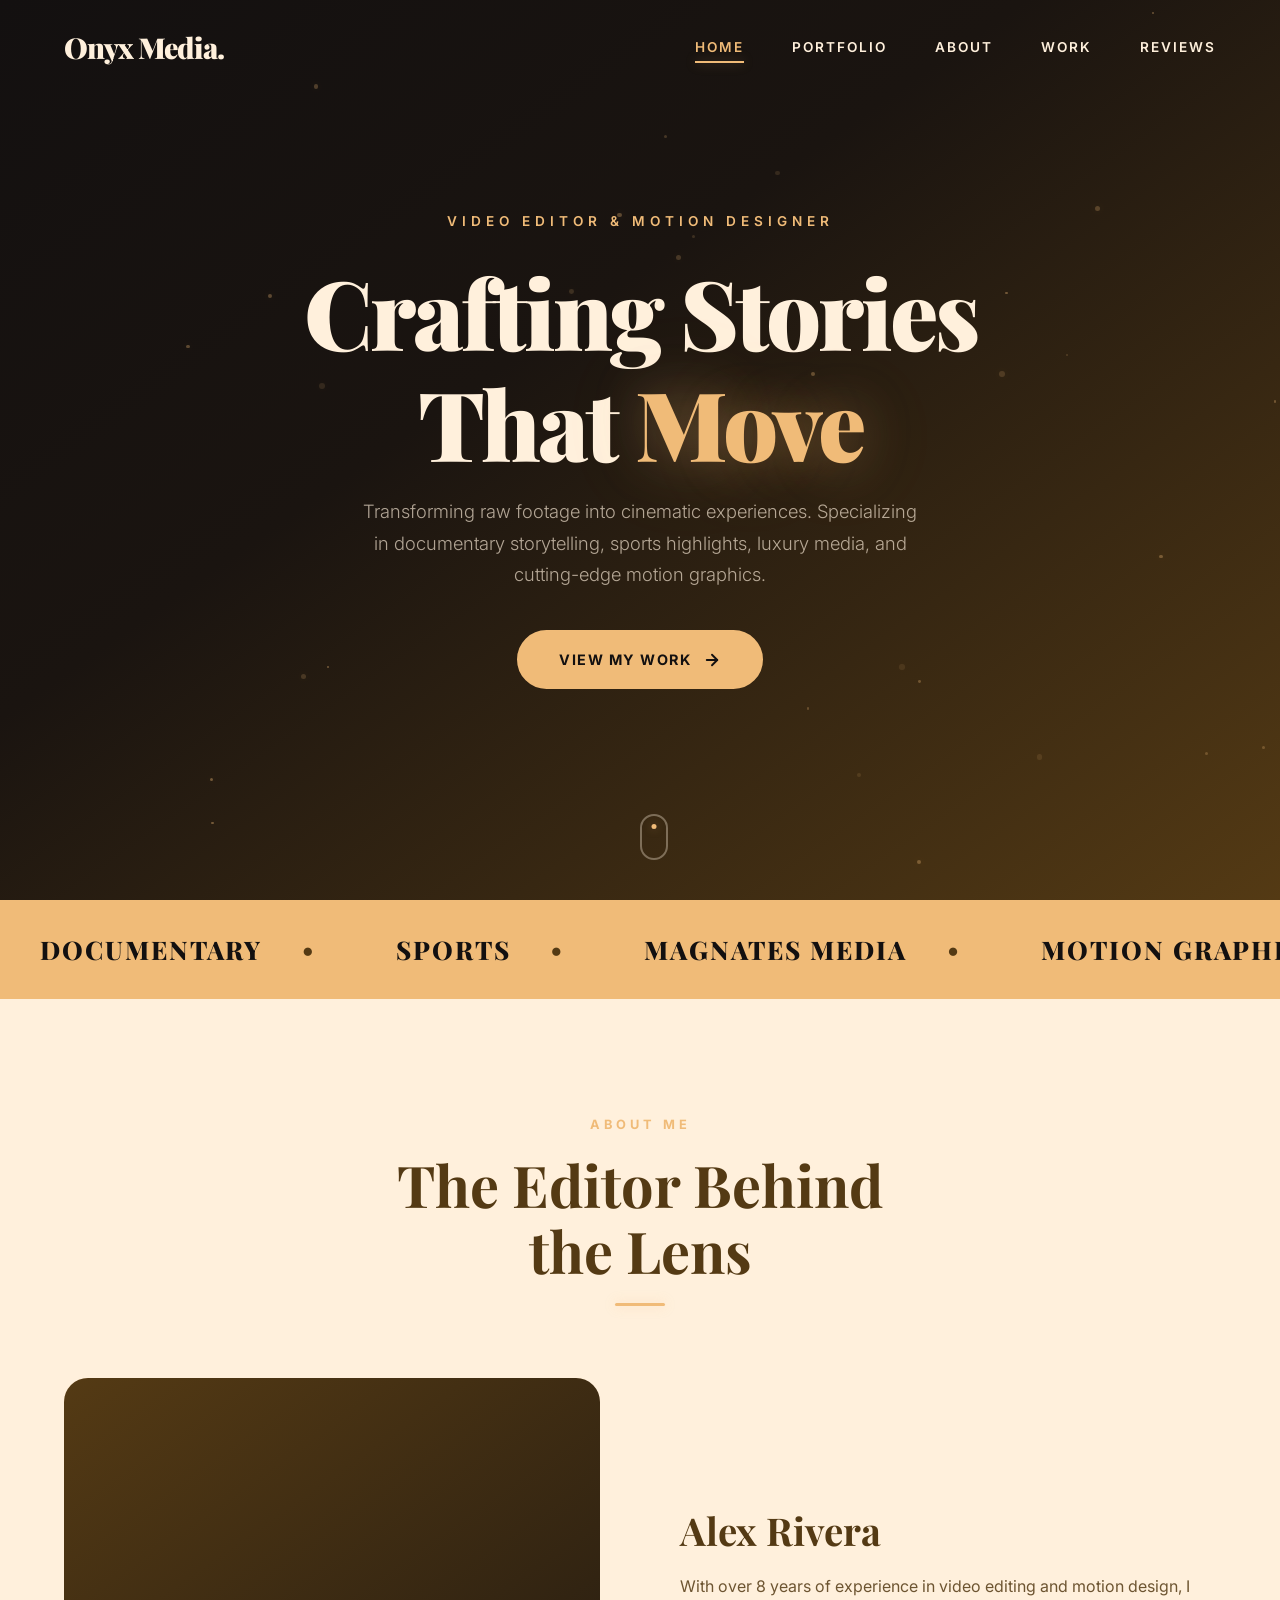
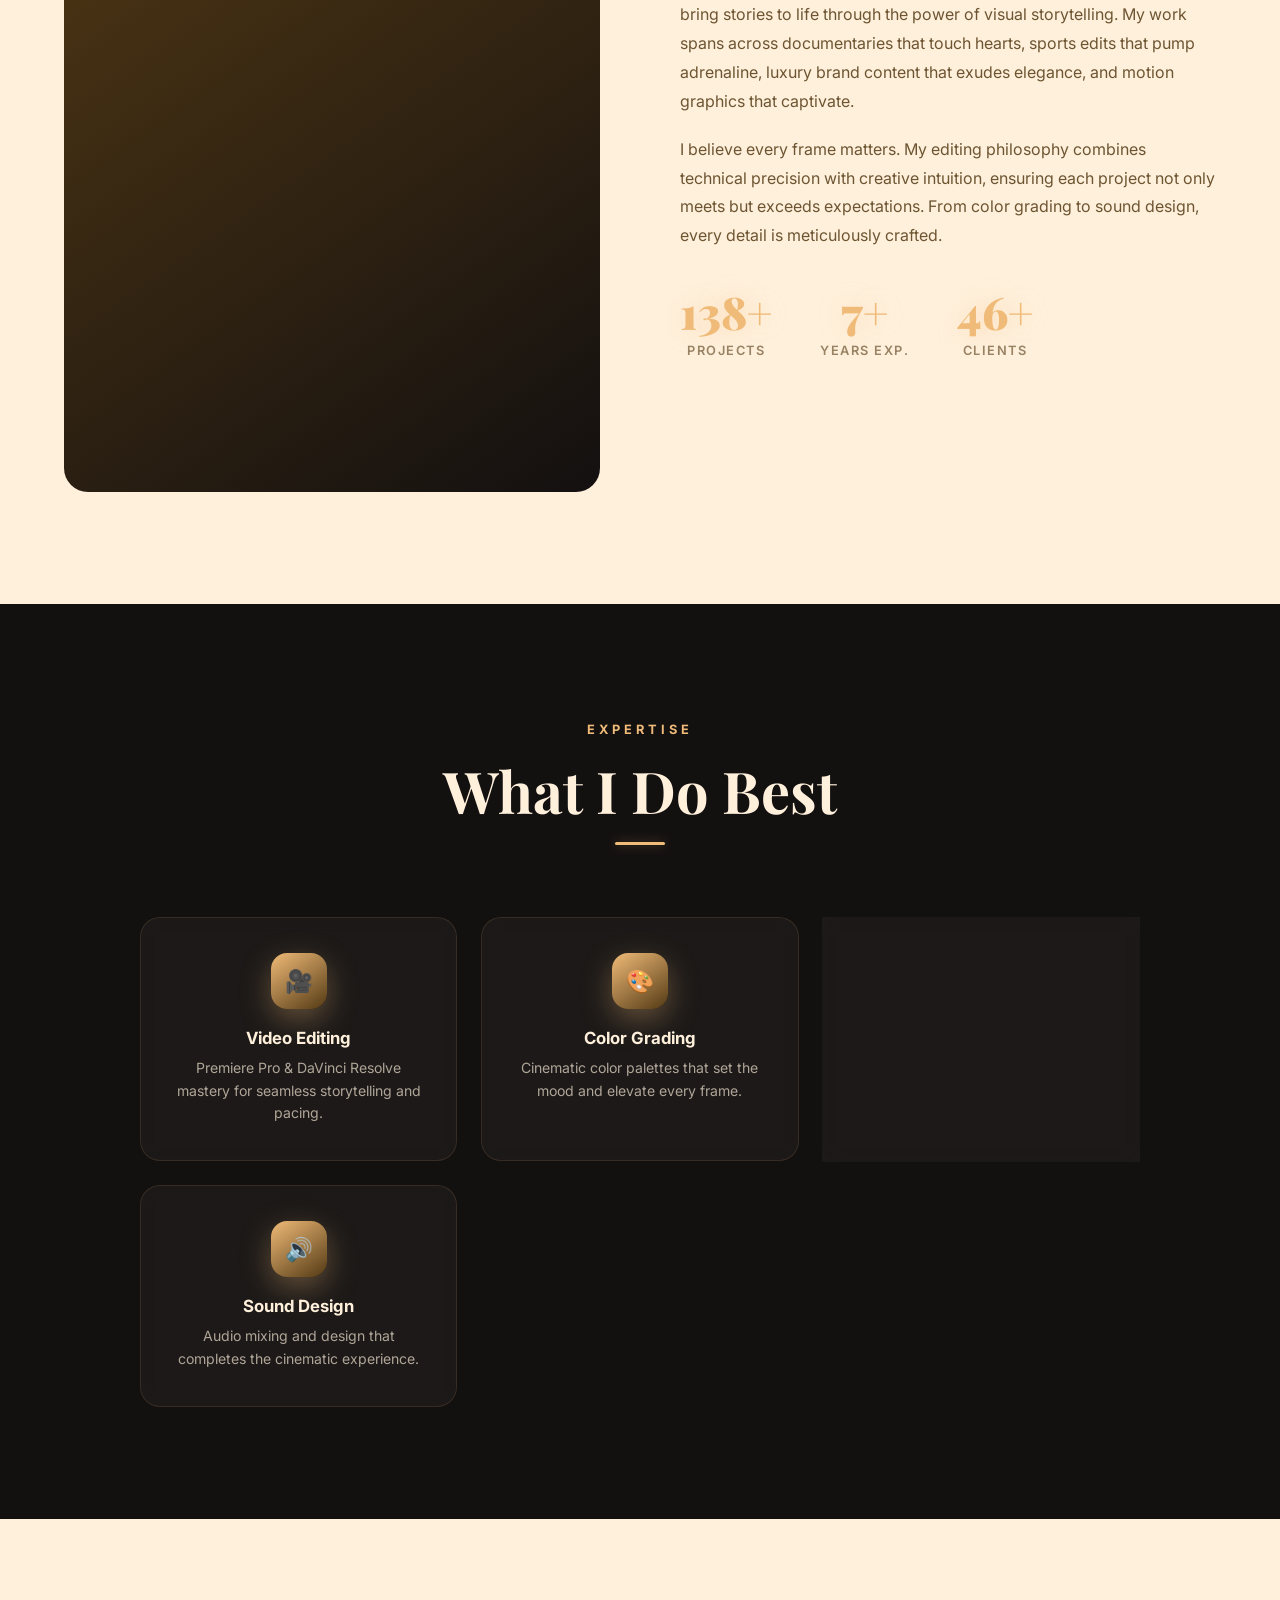
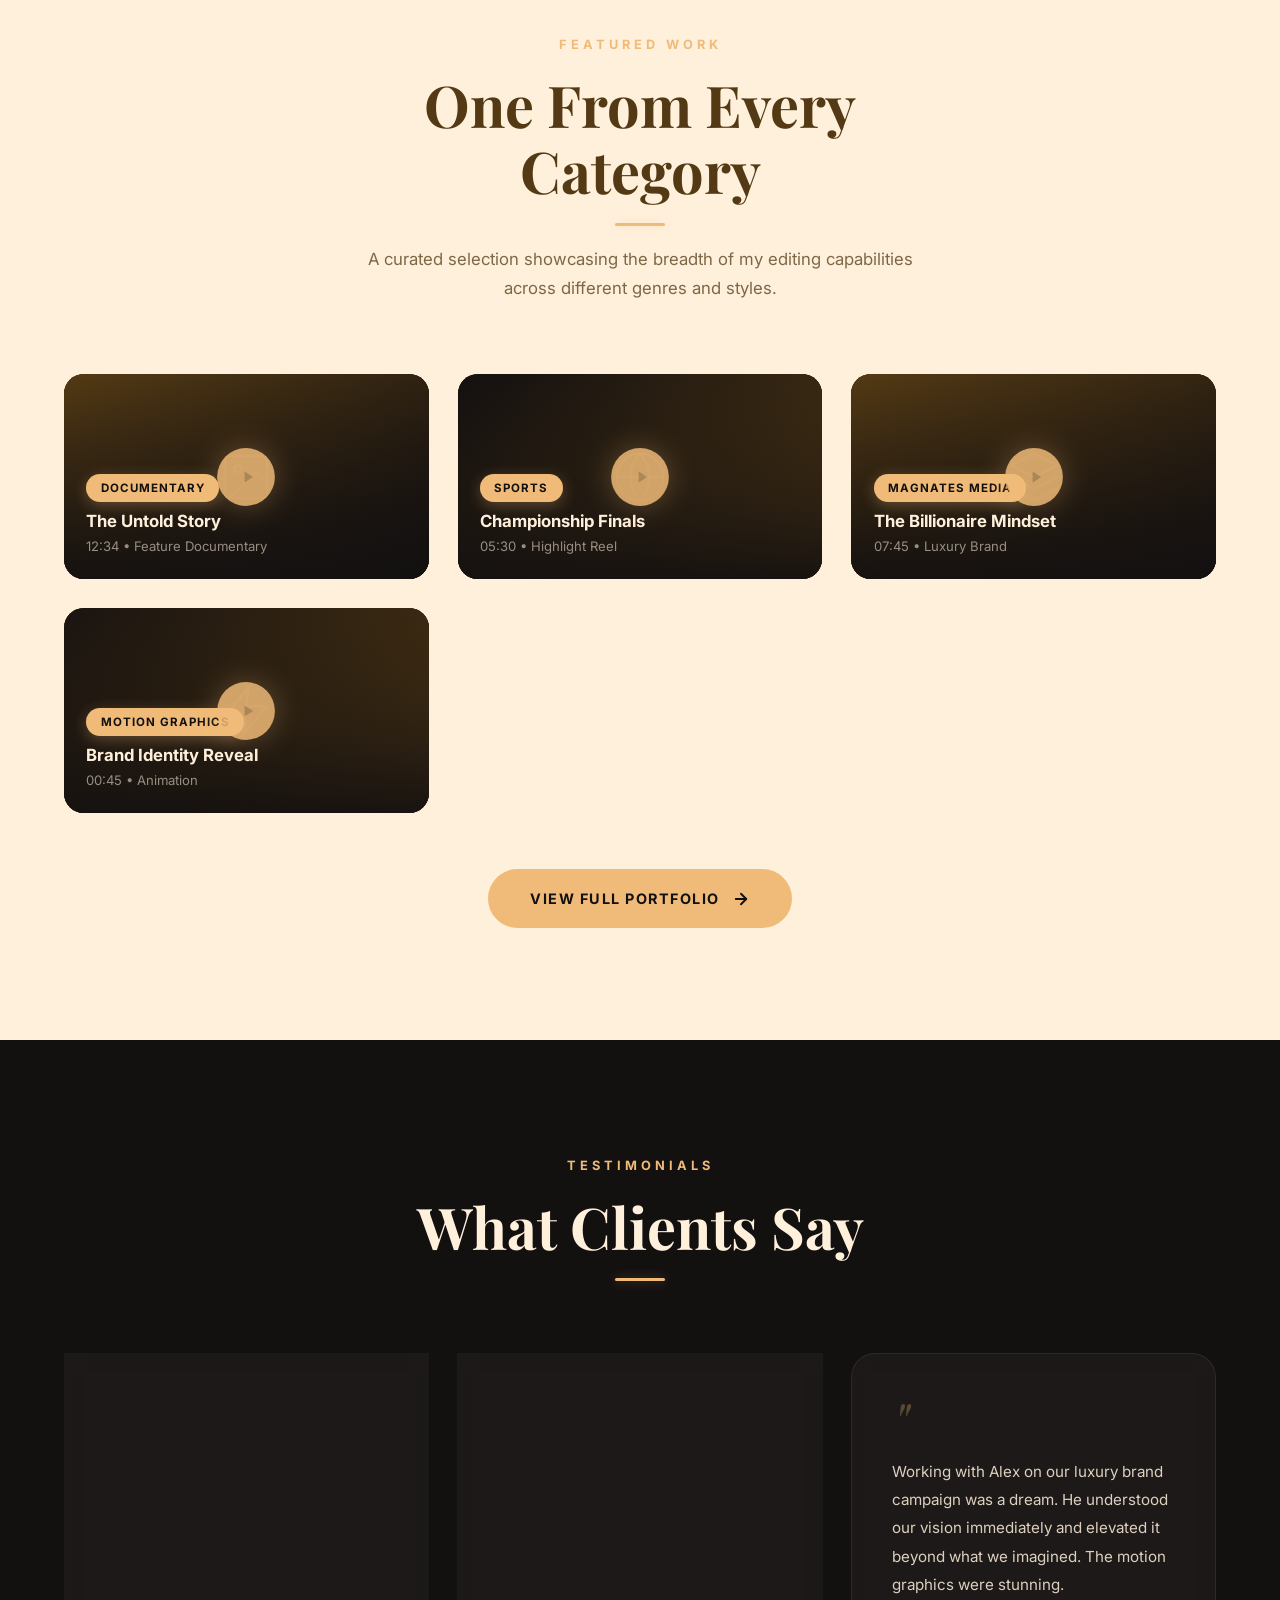
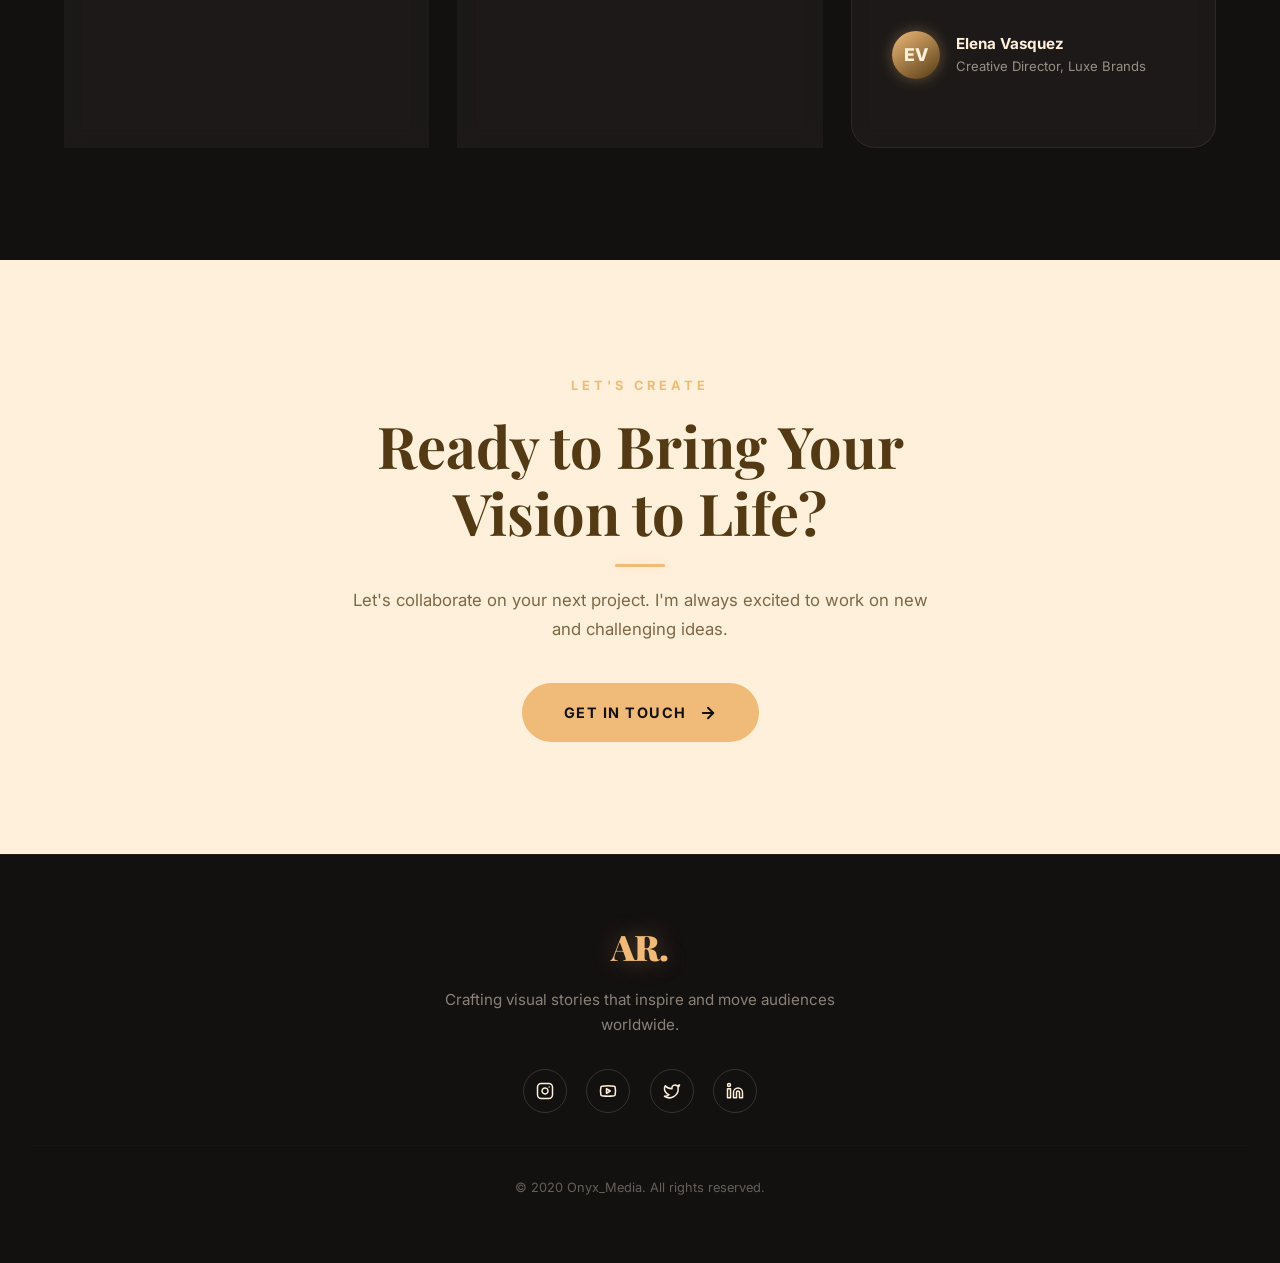
==== commit e0a762eb: "Update title and footer information in index.html" ====
--- a/index.html
+++ b/index.html
@@ -3,14 +3,14 @@
 <head>
 <meta charset="UTF-8">
 <meta name="viewport" content="width=device-width, initial-scale=1.0">
-<title>Alex Rivera | Video Editor & Motion Designer</title>
+<title>Muhammad Fahad | Video Editor & Motion Designer</title>
 <meta name="description" content="Professional video editing portfolio. Documentary, Sports, Magnates Media, and Motion Graphics.">
 <link rel="stylesheet" href="css/styles.css">
 </head>
 <body>
 
 <nav class="nav">
-  <a href="index.html" class="nav-logo">AR.</a>
+  <a href="index.html" class="nav-logo">Onyx Media.</a>
   <ul class="nav-links">
     <li><a href="index.html" class="nav-link active">Home</a></li>
     <li><a href="portfolio.html" class="nav-link">Portfolio</a></li>
@@ -265,7 +265,7 @@
     <a href="#" class="social-link" aria-label="Twitter"><svg width="18" height="18" viewBox="0 0 24 24" fill="none" stroke="currentColor" stroke-width="2" stroke-linecap="round" stroke-linejoin="round"><path d="M22 4s-.7 2.1-2 3.4c1.6 10-9.4 17.3-18 11.6 2.2.1 4.4-.6 6-2C3 15.5.5 9.6 3 5c2.2 2.6 5.6 4.1 9 4-.9-4.2 4-6.6 7-3.8 1.1 0 3-1.2 3-1.2z"/></svg></a>
     <a href="#" class="social-link" aria-label="LinkedIn"><svg width="18" height="18" viewBox="0 0 24 24" fill="none" stroke="currentColor" stroke-width="2" stroke-linecap="round" stroke-linejoin="round"><path d="M16 8a6 6 0 0 1 6 6v7h-4v-7a2 2 0 0 0-2-2 2 2 0 0 0-2 2v7h-4v-7a6 6 0 0 1 6-6z"/><rect x="2" y="9" width="4" height="12"/><circle cx="4" cy="4" r="2"/></svg></a>
   </div>
-  <div class="footer-bottom">&copy; 2026 Alex Rivera. All rights reserved.</div>
+  <div class="footer-bottom">&copy; 2020 Onyx_Media. All rights reserved.</div>
 </footer>
 
 <!-- VIDEO MODAL -->
@@ -286,4 +286,4 @@
 <script src="js/video-config.js"></script>
 <script src="js/main.js"></script>
 </body>
-</html>+</html>
